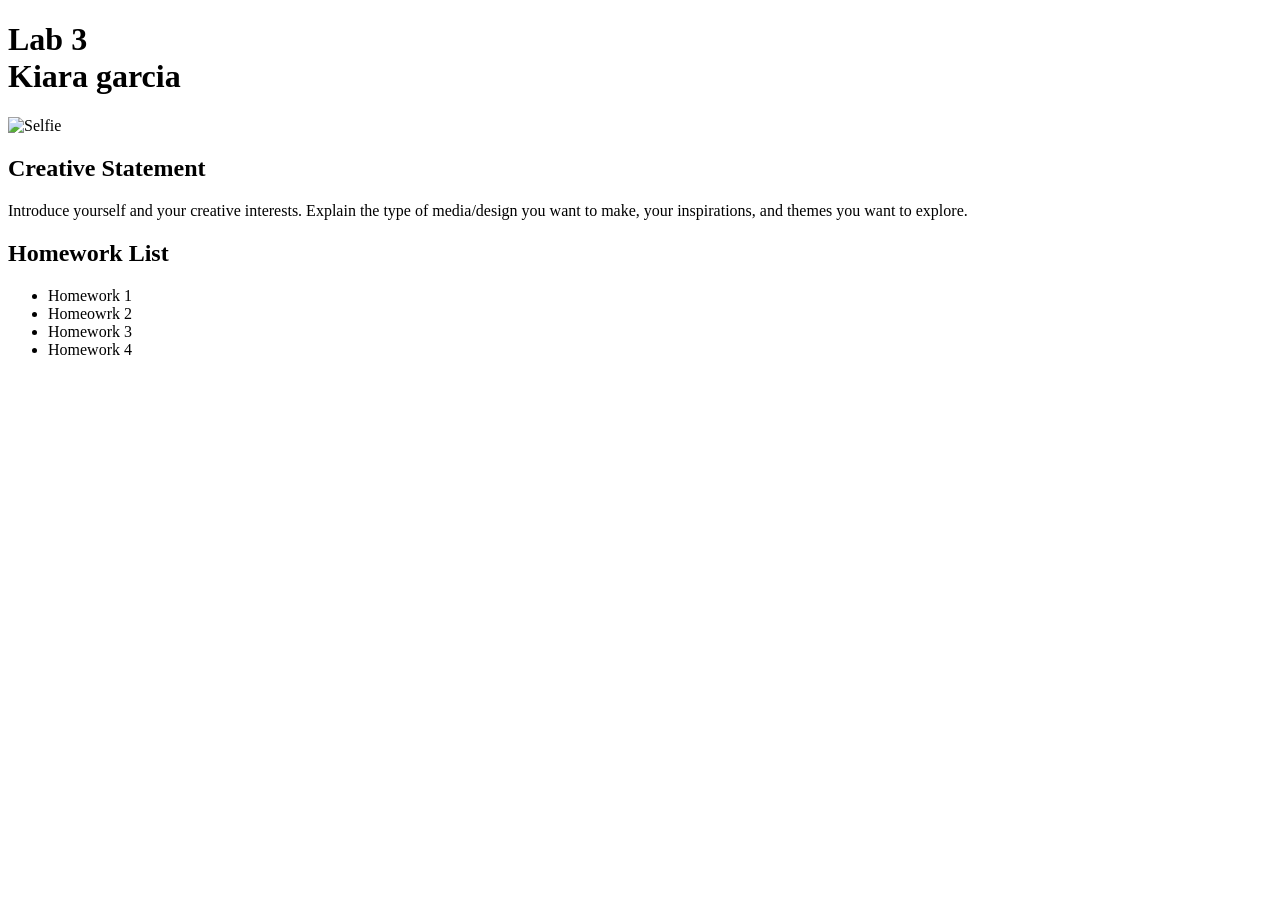
==== index.html @ d6cb223a "Create index.html" ====
<!DOCTYPE html>
<html lang="en">
<head>
    <meta charset="UTF-8">
    <meta name="viewport" content="width=device-width, initial-scale=1.0">
    <title>Document</title>
</head>
<body>
    <h1>
        Lab 3
        <br>
        Kiara garcia
    </h1>

    <img src="selfie.jpg" alt="Selfie" width="300">

    <p>
        <h2>
            Creative Statement
        </h2>
        Introduce yourself and your creative interests. Explain the type of media/design you want to make, your inspirations, and themes you want to explore.

        <h2>
            Homework List
        </h2>
        <ul>
            <li>Homework 1</li>
            <li>Homeowrk 2</li>
            <li>Homework 3</li>
            <li>Homework 4</li>
        </ul>
    </p>
</body>
</html>
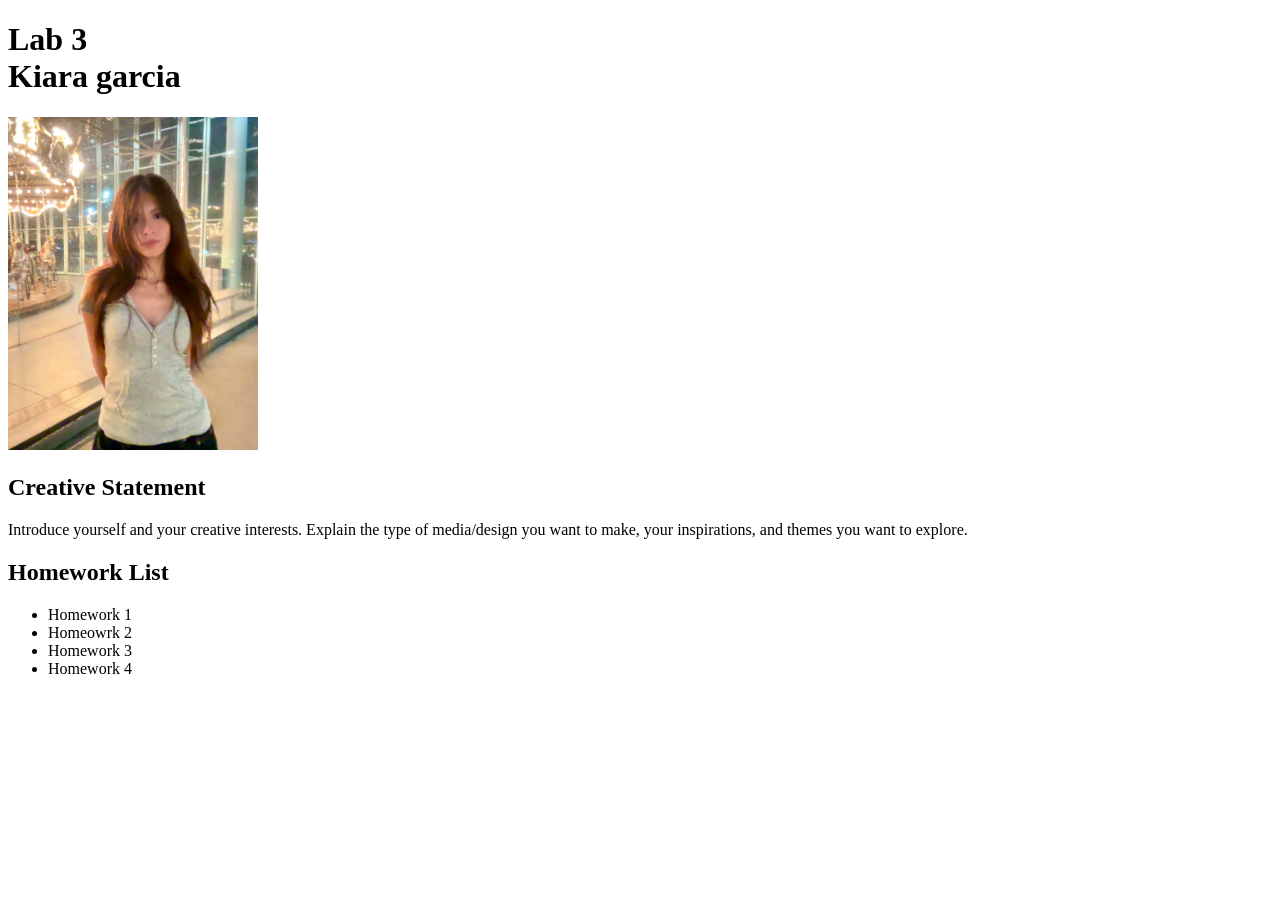
==== commit 99e48596: "Update index.html" ====
--- a/index.html
+++ b/index.html
@@ -3,7 +3,7 @@
 <head>
     <meta charset="UTF-8">
     <meta name="viewport" content="width=device-width, initial-scale=1.0">
-    <title>Document</title>
+    <title>kiara Media 150</title>
 </head>
 <body>
     <h1>
@@ -12,7 +12,7 @@
         Kiara garcia
     </h1>
 
-    <img src="selfie.jpg" alt="Selfie" width="300">
+    <img src="IMG_0787.jpeg" alt="Selfie" width="250">
 
     <p>
         <h2>
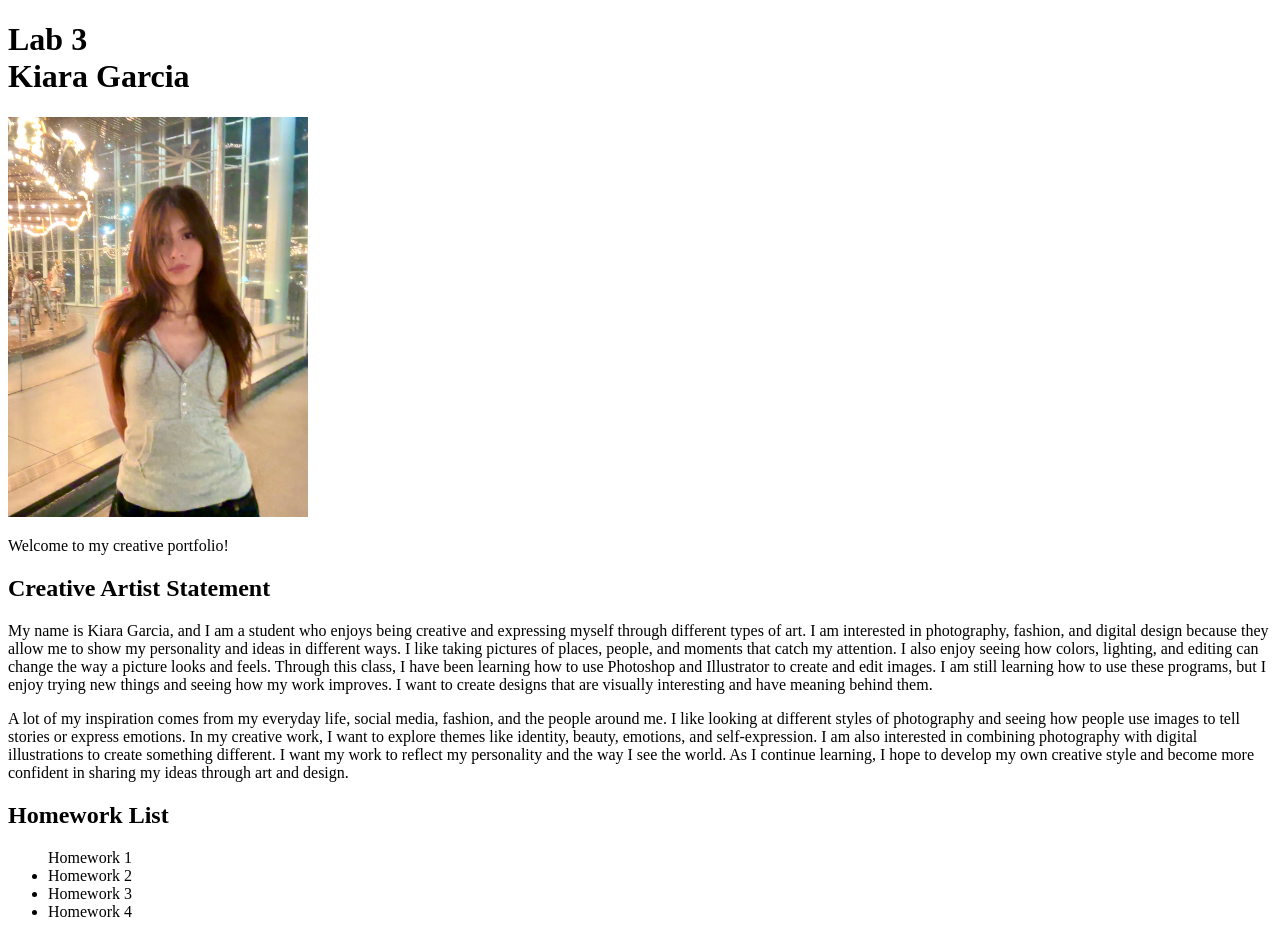
==== commit 0735b248: "Refactor index.html for clarity and formatting Corrected capitalization and improved image alt text." ====
--- a/index.html
+++ b/index.html
@@ -1,34 +1,66 @@
+
 <!DOCTYPE html>
 <html lang="en">
 <head>
     <meta charset="UTF-8">
     <meta name="viewport" content="width=device-width, initial-scale=1.0">
-    <title>kiara Media 150</title>
+    <title>Kiara Media 150</title>
+
 </head>
 <body>
     <h1>
         Lab 3
         <br>
-        Kiara garcia
+        Kiara Garcia
     </h1>
 
-    <img src="IMG_0787.jpeg" alt="Selfie" width="250">
+    <img src="IMG_0787.jpeg" alt="selfie" width="300">
+
+    <p>Welcome to my creative portfolio!</p>
+
+    <h2>Creative Artist Statement</h2>
 
     <p>
-        <h2>
-            Creative Statement
-        </h2>
-        Introduce yourself and your creative interests. Explain the type of media/design you want to make, your inspirations, and themes you want to explore.
+    My name is Kiara Garcia, and I am a student who enjoys
+    being creative and expressing myself through different
+    types of art. I am interested in photography, fashion,
+    and digital design because they allow me to show my
+    personality and ideas in different ways. I like taking
+    pictures of places, people, and moments that catch my
+    attention. I also enjoy seeing how colors, lighting,
+    and editing can change the way a picture looks and
+    feels. Through this class, I have been learning how
+    to use Photoshop and Illustrator to create and edit
+    images. I am still learning how to use these programs,
+    but I enjoy trying new things and seeing how my work
+    improves. I want to create designs that are visually
+    interesting and have meaning behind them.
+    </p>
 
-        <h2>
-            Homework List
-        </h2>
-        <ul>
-            <li>Homework 1</li>
-            <li>Homeowrk 2</li>
-            <li>Homework 3</li>
-            <li>Homework 4</li>
-        </ul>
+    <p>
+    A lot of my inspiration comes from my everyday life,
+    social media, fashion, and the people around me. I
+    like looking at different styles of photography and
+    seeing how people use images to tell stories or express
+    emotions. In my creative work, I want to explore themes
+    like identity, beauty, emotions, and self-expression.
+    I am also interested in combining photography with
+    digital illustrations to create something different.
+    I want my work to reflect my personality and the way
+    I see the world. As I continue learning, I hope to
+    develop my own creative style and become more confident
+    in sharing my ideas through art and design.
     </p>
+
+    <h2>
+        Homework List
+    </h2>
+    <ul>
+        </li>Homework 1</li>
+        <li>Homework 2</li>
+        <li>Homework 3</li>
+        <li>Homework 4</li>
+    </ul>
+</p>
 </body>
 </html>
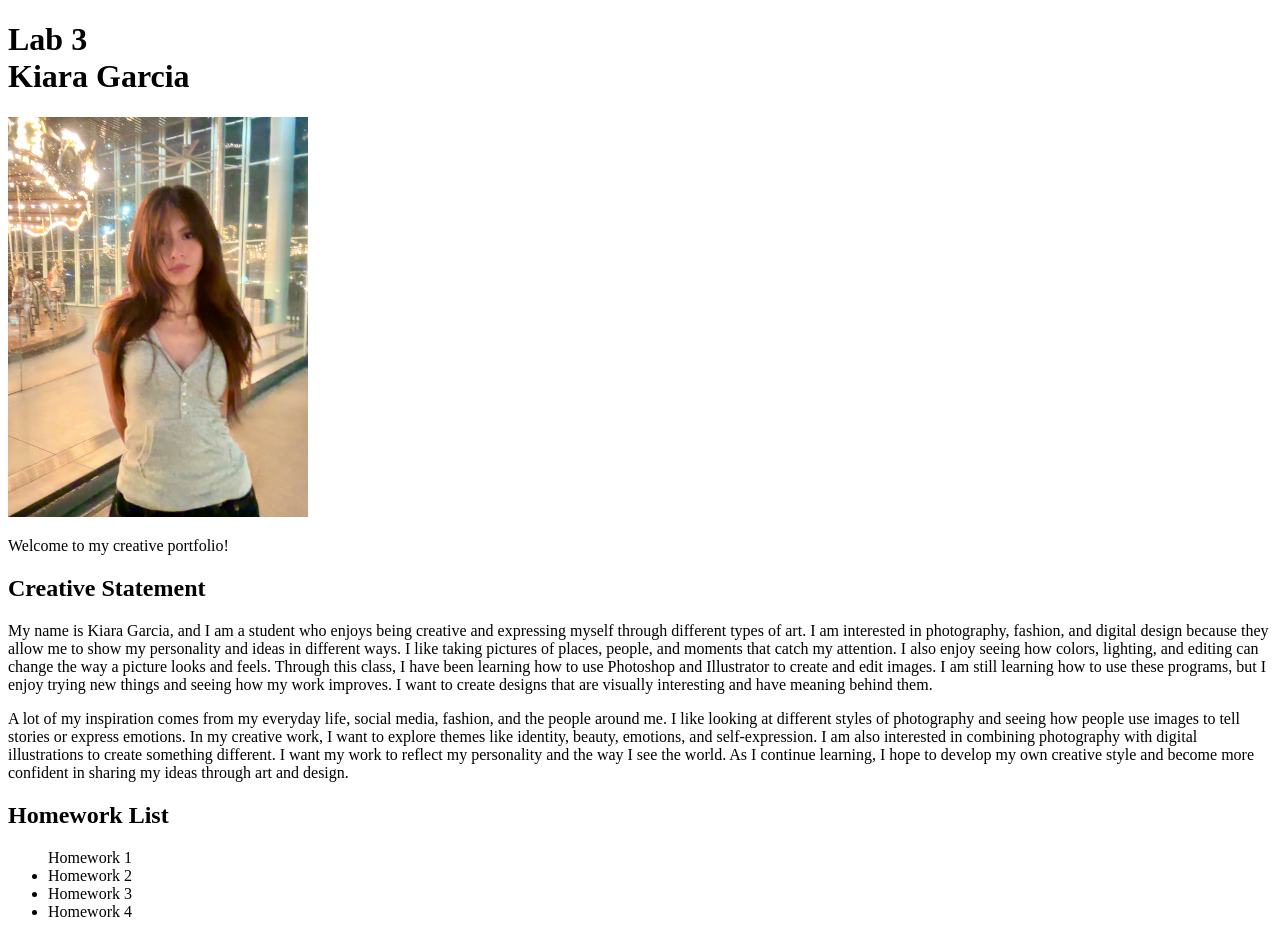
==== commit 0179a69e: "Change heading from 'Creative Artist Statement' to 'Creative Statement'" ====
--- a/index.html
+++ b/index.html
@@ -18,7 +18,7 @@
 
     <p>Welcome to my creative portfolio!</p>
 
-    <h2>Creative Artist Statement</h2>
+    <h2>Creative Statement</h2>
 
     <p>
     My name is Kiara Garcia, and I am a student who enjoys
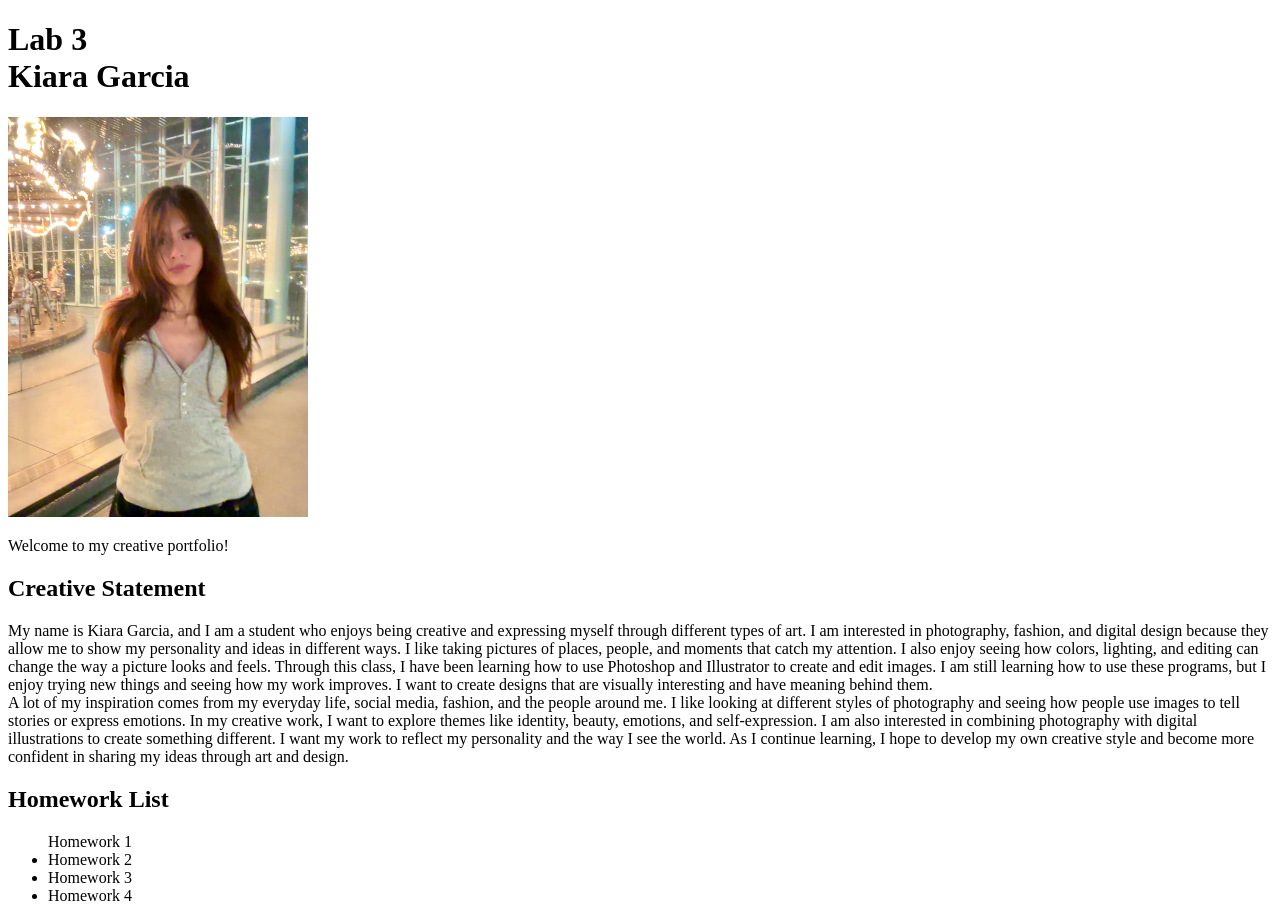
==== commit ba3e3477: "Remove closing paragraph tag and add line break" ====
--- a/index.html
+++ b/index.html
@@ -35,9 +35,8 @@
     but I enjoy trying new things and seeing how my work
     improves. I want to create designs that are visually
     interesting and have meaning behind them.
-    </p>
 
-    <p>
+    <br>
     A lot of my inspiration comes from my everyday life,
     social media, fashion, and the people around me. I
     like looking at different styles of photography and
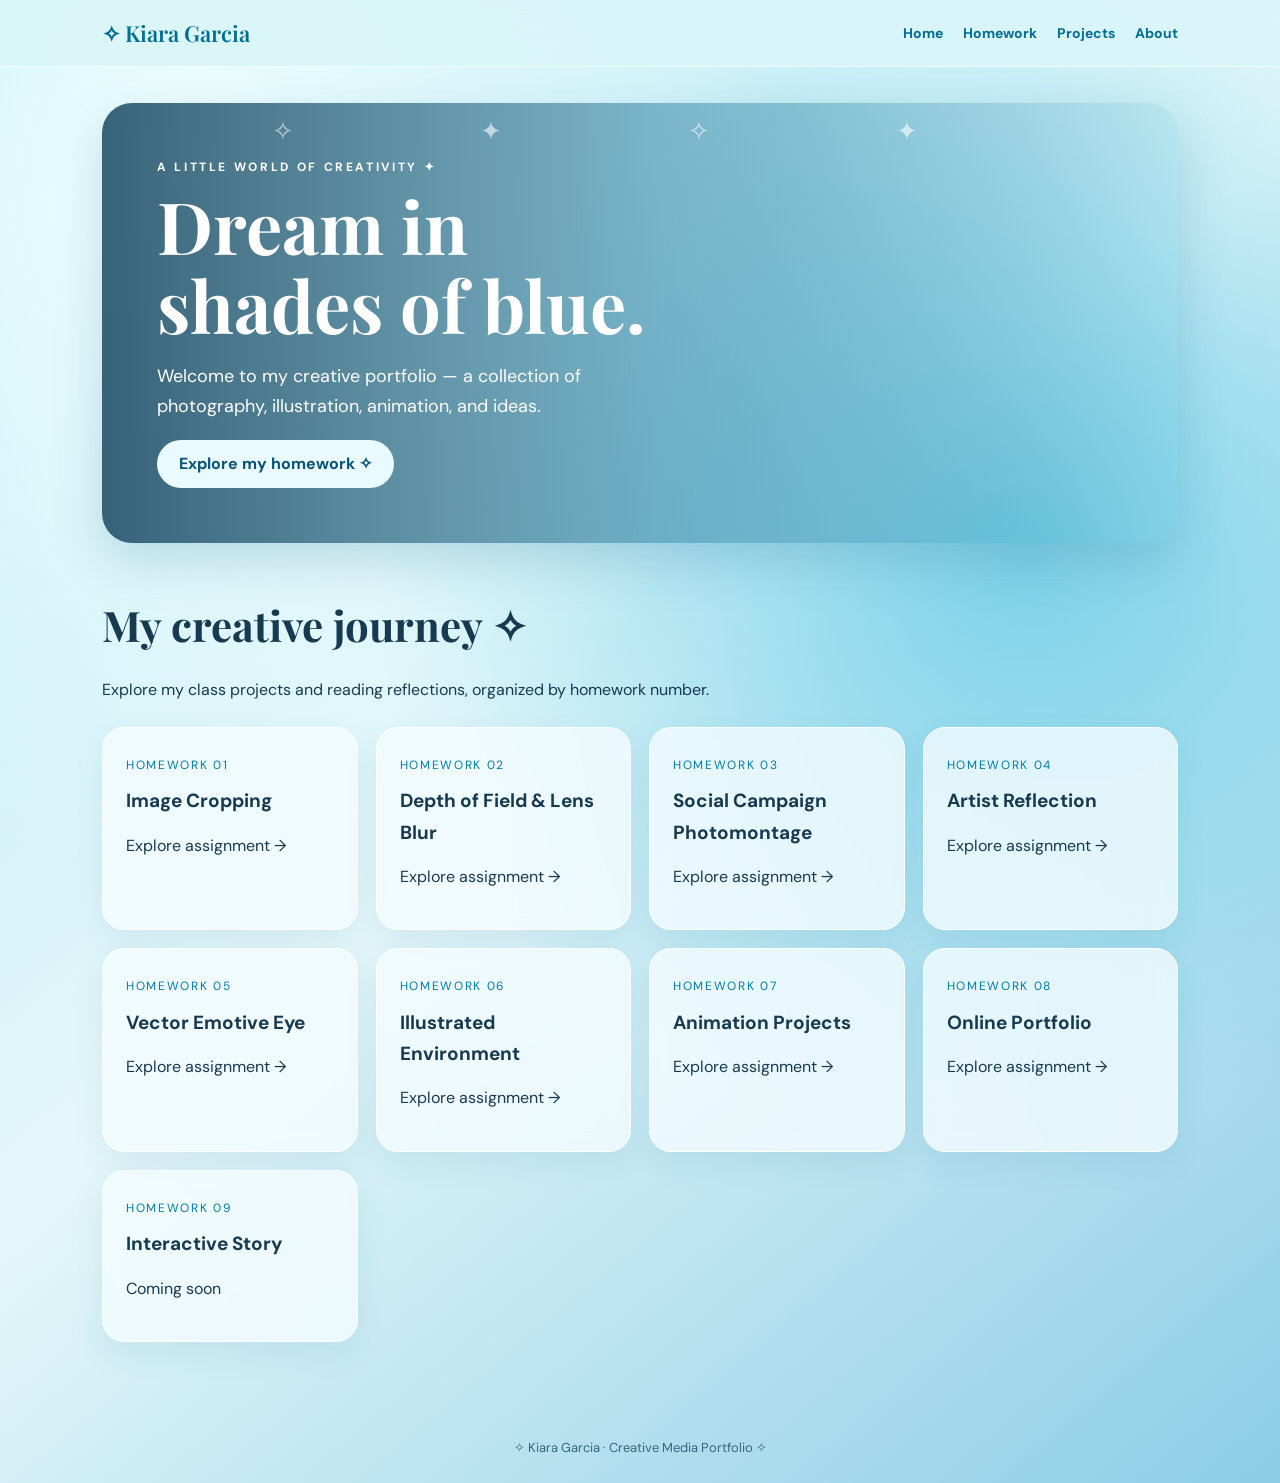
==== commit ff6ed23b: "Add files via upload" ====
--- a/index.html
+++ b/index.html
@@ -1,65 +1 @@
-
-<!DOCTYPE html>
-<html lang="en">
-<head>
-    <meta charset="UTF-8">
-    <meta name="viewport" content="width=device-width, initial-scale=1.0">
-    <title>Kiara Media 150</title>
-
-</head>
-<body>
-    <h1>
-        Lab 3
-        <br>
-        Kiara Garcia
-    </h1>
-
-    <img src="IMG_0787.jpeg" alt="selfie" width="300">
-
-    <p>Welcome to my creative portfolio!</p>
-
-    <h2>Creative Statement</h2>
-
-    <p>
-    My name is Kiara Garcia, and I am a student who enjoys
-    being creative and expressing myself through different
-    types of art. I am interested in photography, fashion,
-    and digital design because they allow me to show my
-    personality and ideas in different ways. I like taking
-    pictures of places, people, and moments that catch my
-    attention. I also enjoy seeing how colors, lighting,
-    and editing can change the way a picture looks and
-    feels. Through this class, I have been learning how
-    to use Photoshop and Illustrator to create and edit
-    images. I am still learning how to use these programs,
-    but I enjoy trying new things and seeing how my work
-    improves. I want to create designs that are visually
-    interesting and have meaning behind them.
-
-    <br>
-    A lot of my inspiration comes from my everyday life,
-    social media, fashion, and the people around me. I
-    like looking at different styles of photography and
-    seeing how people use images to tell stories or express
-    emotions. In my creative work, I want to explore themes
-    like identity, beauty, emotions, and self-expression.
-    I am also interested in combining photography with
-    digital illustrations to create something different.
-    I want my work to reflect my personality and the way
-    I see the world. As I continue learning, I hope to
-    develop my own creative style and become more confident
-    in sharing my ideas through art and design.
-    </p>
-
-    <h2>
-        Homework List
-    </h2>
-    <ul>
-        </li>Homework 1</li>
-        <li>Homework 2</li>
-        <li>Homework 3</li>
-        <li>Homework 4</li>
-    </ul>
-</p>
-</body>
-</html>
+<!doctype html><html lang="en"><head><meta charset="utf-8"><meta name="viewport" content="width=device-width,initial-scale=1"><meta name="description" content="Kiara Garcia creative media portfolio"><title>Home | Kiara Garcia</title><link rel="stylesheet" href="style.css"></head><body><header><nav class="nav" aria-label="Main navigation"><a class="brand" href="index.html">✧ Kiara Garcia</a><div class="navlinks"><a href="index.html">Home</a><a href="homework.html">Homework</a><a href="projects.html">Projects</a><a href="about.html">About</a></div></nav></header><main><section class="hero"><div><div class="eyebrow">A little world of creativity ✦</div><h1>Dream in<br>shades of blue.</h1><p>Welcome to my creative portfolio — a collection of photography, illustration, animation, and ideas.</p><a class="button" href="homework.html">Explore my homework ✧</a></div></section><h2 class="section-title">My creative journey ✧</h2><p class="intro">Explore my class projects and reading reflections, organized by homework number.</p><div class="grid"><a class="tile" href="homework.html#hw1"><span>Homework 01</span><h3>Image Cropping</h3><p>Explore assignment →</p></a><a class="tile" href="homework.html#hw2"><span>Homework 02</span><h3>Depth of Field &amp; Lens Blur</h3><p>Explore assignment →</p></a><a class="tile" href="homework.html#hw3"><span>Homework 03</span><h3>Social Campaign Photomontage</h3><p>Explore assignment →</p></a><a class="tile" href="homework.html#hw4"><span>Homework 04</span><h3>Artist Reflection</h3><p>Explore assignment →</p></a><a class="tile" href="homework.html#hw5"><span>Homework 05</span><h3>Vector Emotive Eye</h3><p>Explore assignment →</p></a><a class="tile" href="homework.html#hw6"><span>Homework 06</span><h3>Illustrated Environment</h3><p>Explore assignment →</p></a><a class="tile" href="homework.html#hw7"><span>Homework 07</span><h3>Animation Projects</h3><p>Explore assignment →</p></a><a class="tile" href="homework.html#hw8"><span>Homework 08</span><h3>Online Portfolio</h3><p>Explore assignment →</p></a><a class="tile" href="homework.html#hw9"><span>Homework 09</span><h3>Interactive Story</h3><p>Coming soon</p></a></div></main><footer class="footer">✧ Kiara Garcia · Creative Media Portfolio ✧</footer></body></html>
--- a/style.css
+++ b/style.css
@@ -0,0 +1,2 @@
+@import url('https://fonts.googleapis.com/css2?family=DM+Sans:wght@400;500;600;700&family=Playfair+Display:wght@400;600&display=swap');
+:root{--ink:#173a50;--blue:#008fbd;--pale:#d9f5fa;--glass:rgba(245,253,255,.78)}*{box-sizing:border-box}html{scroll-behavior:smooth}body{margin:0;color:var(--ink);font-family:'DM Sans',Arial,sans-serif;font-size:16px;line-height:1.65;background:radial-gradient(ellipse at 15% 12%,#f1ffff 0,transparent 38%),radial-gradient(ellipse at 80% 38%,#7cd2e9 0,transparent 45%),linear-gradient(140deg,#b5eaf6,#e5f7fa 48%,#8ccde6);min-height:100vh}body:before{content:'✧       ✦           ✧         ✦';position:fixed;inset:110px 0 auto;text-align:center;letter-spacing:7vw;color:#fff9;font-size:26px;pointer-events:none}a{color:#006d94}header{position:sticky;top:0;z-index:5;background:#d9f6f9e8;backdrop-filter:blur(16px);border-bottom:1px solid #ffffff9e}.nav{max-width:1120px;margin:auto;display:flex;align-items:center;justify-content:space-between;gap:20px;padding:15px 22px}.brand{font-family:'Playfair Display',Georgia,serif;font-size:22px;text-decoration:none;font-weight:600}.navlinks{display:flex;gap:20px;flex-wrap:wrap}.navlinks a{text-decoration:none;font-weight:700;font-size:14px}.navlinks a:hover{text-decoration:underline}main{max-width:1120px;margin:0 auto;padding:36px 22px 70px}.hero{min-height:430px;border-radius:30px;display:flex;align-items:center;overflow:hidden;background:linear-gradient(90deg,#083a55c9 0%,#0a678d70 52%,#0497be1a 100%),url('assets/dreamy-reference.jpeg') center 43%/cover;box-shadow:0 18px 50px #226b8d35;color:white;padding:55px}.hero h1{font-family:'Playfair Display',Georgia,serif;font-size:clamp(40px,6vw,72px);line-height:1.1;margin:8px 0 16px}.hero p{max-width:470px;font-size:18px}.eyebrow{letter-spacing:.22em;text-transform:uppercase;font-size:12px;font-weight:700}.button{display:inline-block;padding:11px 22px;background:#e9fbff;color:#075375;border-radius:999px;text-decoration:none;font-weight:700}.section-title{font-family:'Playfair Display',Georgia,serif;font-size:clamp(28px,4vw,42px);margin:48px 0 12px}.intro{max-width:750px}.grid{display:grid;grid-template-columns:repeat(auto-fit,minmax(235px,1fr));gap:18px;margin-top:24px}.tile,.panel,.file-card{border:1px solid #fff;background:var(--glass);backdrop-filter:blur(10px);border-radius:22px;padding:23px;box-shadow:0 12px 30px #1c719018}.tile{text-decoration:none;color:var(--ink);transition:transform .2s}.tile:hover{transform:translateY(-4px)}.tile h3,.file-card h3{margin:8px 0;font-size:19px}.tile span{font-size:12px;text-transform:uppercase;letter-spacing:.14em;color:#007ba5}.panel{margin-top:20px}.file-card{display:flex;flex-direction:column;justify-content:space-between;min-height:150px}.file-card a{font-weight:700}.file-card small{color:#52768b}.homework{margin:30px 0 45px;scroll-margin-top:95px}.homework h2{font-family:'Playfair Display',Georgia,serif;font-size:30px;margin-bottom:0}.note{font-size:14px;color:#466d80}.footer{text-align:center;padding:25px;font-size:13px;color:#37667a}.coming{opacity:.8} @media(max-width:600px){.nav{align-items:flex-start;flex-direction:column;gap:6px}.navlinks{gap:13px}.hero{min-height:350px;padding:28px}.hero p{font-size:15px}}
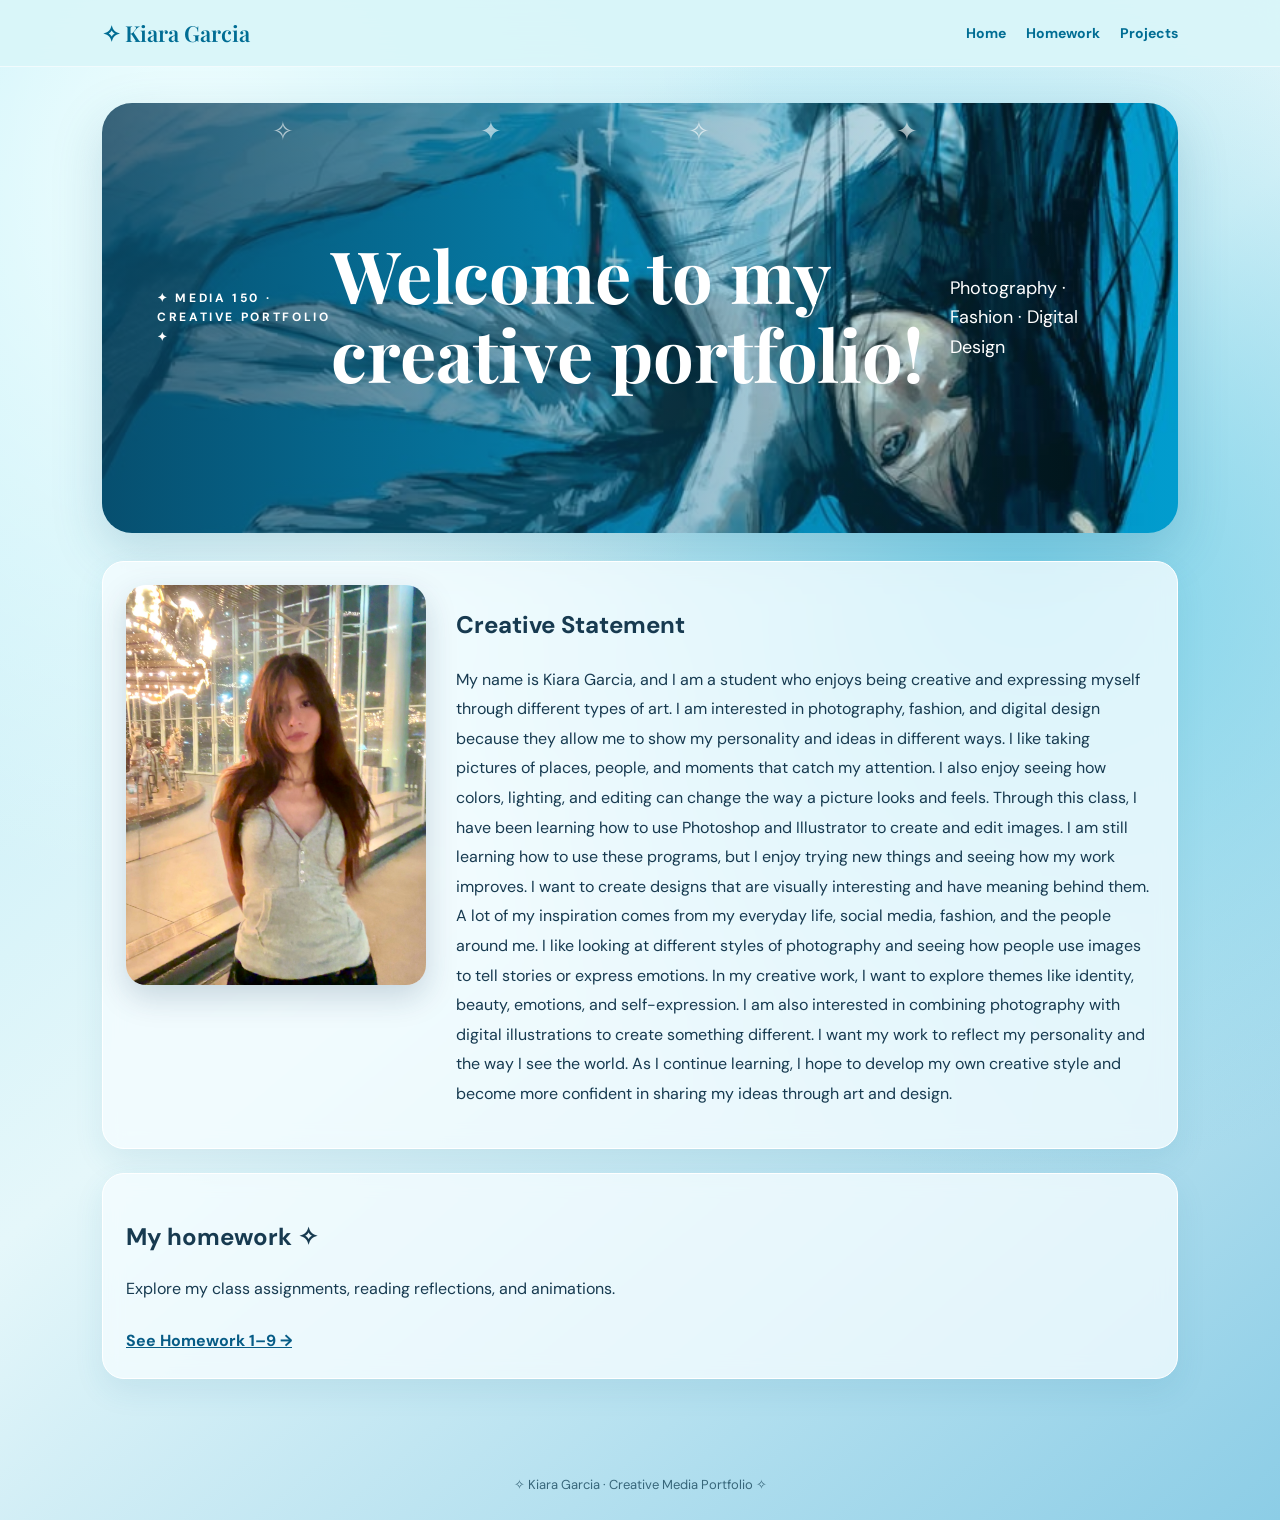
==== commit 3b9681d8: "Add files via upload" ====
--- a/index.html
+++ b/index.html
@@ -1 +1,30 @@
-<!doctype html><html lang="en"><head><meta charset="utf-8"><meta name="viewport" content="width=device-width,initial-scale=1"><meta name="description" content="Kiara Garcia creative media portfolio"><title>Home | Kiara Garcia</title><link rel="stylesheet" href="style.css"></head><body><header><nav class="nav" aria-label="Main navigation"><a class="brand" href="index.html">✧ Kiara Garcia</a><div class="navlinks"><a href="index.html">Home</a><a href="homework.html">Homework</a><a href="projects.html">Projects</a><a href="about.html">About</a></div></nav></header><main><section class="hero"><div><div class="eyebrow">A little world of creativity ✦</div><h1>Dream in<br>shades of blue.</h1><p>Welcome to my creative portfolio — a collection of photography, illustration, animation, and ideas.</p><a class="button" href="homework.html">Explore my homework ✧</a></div></section><h2 class="section-title">My creative journey ✧</h2><p class="intro">Explore my class projects and reading reflections, organized by homework number.</p><div class="grid"><a class="tile" href="homework.html#hw1"><span>Homework 01</span><h3>Image Cropping</h3><p>Explore assignment →</p></a><a class="tile" href="homework.html#hw2"><span>Homework 02</span><h3>Depth of Field &amp; Lens Blur</h3><p>Explore assignment →</p></a><a class="tile" href="homework.html#hw3"><span>Homework 03</span><h3>Social Campaign Photomontage</h3><p>Explore assignment →</p></a><a class="tile" href="homework.html#hw4"><span>Homework 04</span><h3>Artist Reflection</h3><p>Explore assignment →</p></a><a class="tile" href="homework.html#hw5"><span>Homework 05</span><h3>Vector Emotive Eye</h3><p>Explore assignment →</p></a><a class="tile" href="homework.html#hw6"><span>Homework 06</span><h3>Illustrated Environment</h3><p>Explore assignment →</p></a><a class="tile" href="homework.html#hw7"><span>Homework 07</span><h3>Animation Projects</h3><p>Explore assignment →</p></a><a class="tile" href="homework.html#hw8"><span>Homework 08</span><h3>Online Portfolio</h3><p>Explore assignment →</p></a><a class="tile" href="homework.html#hw9"><span>Homework 09</span><h3>Interactive Story</h3><p>Coming soon</p></a></div></main><footer class="footer">✧ Kiara Garcia · Creative Media Portfolio ✧</footer></body></html>+<!doctype html><html lang="en"><head><meta charset="utf-8"><meta name="viewport" content="width=device-width,initial-scale=1"><title>Kiara Garcia | Creative Portfolio</title><link rel="stylesheet" href="style.css"></head><body><header><nav class="nav" aria-label="Main navigation"><a class="brand" href="index.html">✧ Kiara Garcia</a><div class="navlinks"><a href="index.html">Home</a><a href="homework.html">Homework</a><a href="projects.html">Projects</a></div></nav></header><main><section class="hero"><div class="eyebrow">✦ Media 150 · Creative Portfolio ✦</div><h1>Welcome to my creative portfolio!</h1><p class="intro">Photography · Fashion · Digital Design</p></section><section class="original-intro panel"><img class="selfie" src="IMG_0787.jpeg" alt="Kiara Garcia's original portfolio selfie"><div><h2>Creative Statement</h2><p>
+    My name is Kiara Garcia, and I am a student who enjoys
+    being creative and expressing myself through different
+    types of art. I am interested in photography, fashion,
+    and digital design because they allow me to show my
+    personality and ideas in different ways. I like taking
+    pictures of places, people, and moments that catch my
+    attention. I also enjoy seeing how colors, lighting,
+    and editing can change the way a picture looks and
+    feels. Through this class, I have been learning how
+    to use Photoshop and Illustrator to create and edit
+    images. I am still learning how to use these programs,
+    but I enjoy trying new things and seeing how my work
+    improves. I want to create designs that are visually
+    interesting and have meaning behind them.
+
+    <br/>
+    A lot of my inspiration comes from my everyday life,
+    social media, fashion, and the people around me. I
+    like looking at different styles of photography and
+    seeing how people use images to tell stories or express
+    emotions. In my creative work, I want to explore themes
+    like identity, beauty, emotions, and self-expression.
+    I am also interested in combining photography with
+    digital illustrations to create something different.
+    I want my work to reflect my personality and the way
+    I see the world. As I continue learning, I hope to
+    develop my own creative style and become more confident
+    in sharing my ideas through art and design.
+    </p></div></section><section class="panel" style="margin-top:24px"><h2>My homework ✧</h2><p>Explore my class assignments, reading reflections, and animations.</p><a class="homework-link" href="homework.html">See Homework 1–9 →</a></section></main><footer class="footer">✧ Kiara Garcia · Creative Media Portfolio ✧</footer></body></html>
--- a/style.css
+++ b/style.css
@@ -1,2 +1,12 @@
 @import url('https://fonts.googleapis.com/css2?family=DM+Sans:wght@400;500;600;700&family=Playfair+Display:wght@400;600&display=swap');
 :root{--ink:#173a50;--blue:#008fbd;--pale:#d9f5fa;--glass:rgba(245,253,255,.78)}*{box-sizing:border-box}html{scroll-behavior:smooth}body{margin:0;color:var(--ink);font-family:'DM Sans',Arial,sans-serif;font-size:16px;line-height:1.65;background:radial-gradient(ellipse at 15% 12%,#f1ffff 0,transparent 38%),radial-gradient(ellipse at 80% 38%,#7cd2e9 0,transparent 45%),linear-gradient(140deg,#b5eaf6,#e5f7fa 48%,#8ccde6);min-height:100vh}body:before{content:'✧       ✦           ✧         ✦';position:fixed;inset:110px 0 auto;text-align:center;letter-spacing:7vw;color:#fff9;font-size:26px;pointer-events:none}a{color:#006d94}header{position:sticky;top:0;z-index:5;background:#d9f6f9e8;backdrop-filter:blur(16px);border-bottom:1px solid #ffffff9e}.nav{max-width:1120px;margin:auto;display:flex;align-items:center;justify-content:space-between;gap:20px;padding:15px 22px}.brand{font-family:'Playfair Display',Georgia,serif;font-size:22px;text-decoration:none;font-weight:600}.navlinks{display:flex;gap:20px;flex-wrap:wrap}.navlinks a{text-decoration:none;font-weight:700;font-size:14px}.navlinks a:hover{text-decoration:underline}main{max-width:1120px;margin:0 auto;padding:36px 22px 70px}.hero{min-height:430px;border-radius:30px;display:flex;align-items:center;overflow:hidden;background:linear-gradient(90deg,#083a55c9 0%,#0a678d70 52%,#0497be1a 100%),url('assets/dreamy-reference.jpeg') center 43%/cover;box-shadow:0 18px 50px #226b8d35;color:white;padding:55px}.hero h1{font-family:'Playfair Display',Georgia,serif;font-size:clamp(40px,6vw,72px);line-height:1.1;margin:8px 0 16px}.hero p{max-width:470px;font-size:18px}.eyebrow{letter-spacing:.22em;text-transform:uppercase;font-size:12px;font-weight:700}.button{display:inline-block;padding:11px 22px;background:#e9fbff;color:#075375;border-radius:999px;text-decoration:none;font-weight:700}.section-title{font-family:'Playfair Display',Georgia,serif;font-size:clamp(28px,4vw,42px);margin:48px 0 12px}.intro{max-width:750px}.grid{display:grid;grid-template-columns:repeat(auto-fit,minmax(235px,1fr));gap:18px;margin-top:24px}.tile,.panel,.file-card{border:1px solid #fff;background:var(--glass);backdrop-filter:blur(10px);border-radius:22px;padding:23px;box-shadow:0 12px 30px #1c719018}.tile{text-decoration:none;color:var(--ink);transition:transform .2s}.tile:hover{transform:translateY(-4px)}.tile h3,.file-card h3{margin:8px 0;font-size:19px}.tile span{font-size:12px;text-transform:uppercase;letter-spacing:.14em;color:#007ba5}.panel{margin-top:20px}.file-card{display:flex;flex-direction:column;justify-content:space-between;min-height:150px}.file-card a{font-weight:700}.file-card small{color:#52768b}.homework{margin:30px 0 45px;scroll-margin-top:95px}.homework h2{font-family:'Playfair Display',Georgia,serif;font-size:30px;margin-bottom:0}.note{font-size:14px;color:#466d80}.footer{text-align:center;padding:25px;font-size:13px;color:#37667a}.coming{opacity:.8} @media(max-width:600px){.nav{align-items:flex-start;flex-direction:column;gap:6px}.navlinks{gap:13px}.hero{min-height:350px;padding:28px}.hero p{font-size:15px}}
+
+/* Original homepage content */
+.original-intro{display:grid;grid-template-columns:minmax(180px,300px) 1fr;align-items:start;gap:30px;margin-top:28px}.original-intro .selfie{width:100%;height:auto;border-radius:20px;box-shadow:0 12px 32px rgba(0,45,80,.18)}.original-intro p{line-height:1.85}.homework-link{display:inline-block;margin-top:10px;font-weight:700;color:#075c86}@media(max-width:720px){.original-intro{grid-template-columns:1fr}.original-intro .selfie{max-width:300px}}
+
+/* Separate homework and reading collections */
+.archive-tabs{display:flex;gap:12px;flex-wrap:wrap;margin:22px 0 30px}
+.archive-tabs a{display:inline-block;padding:12px 20px;border:1px solid rgba(69,159,192,.35);background:rgba(244,252,255,.82);border-radius:999px;color:#125a79;font-weight:700;text-decoration:none;box-shadow:0 6px 22px rgba(27,118,160,.09)}
+.archive-tabs a:hover{background:#d5f3ff}
+#reading-reflections{margin-top:60px;scroll-margin-top:100px}
+#homework-section{scroll-margin-top:100px}
